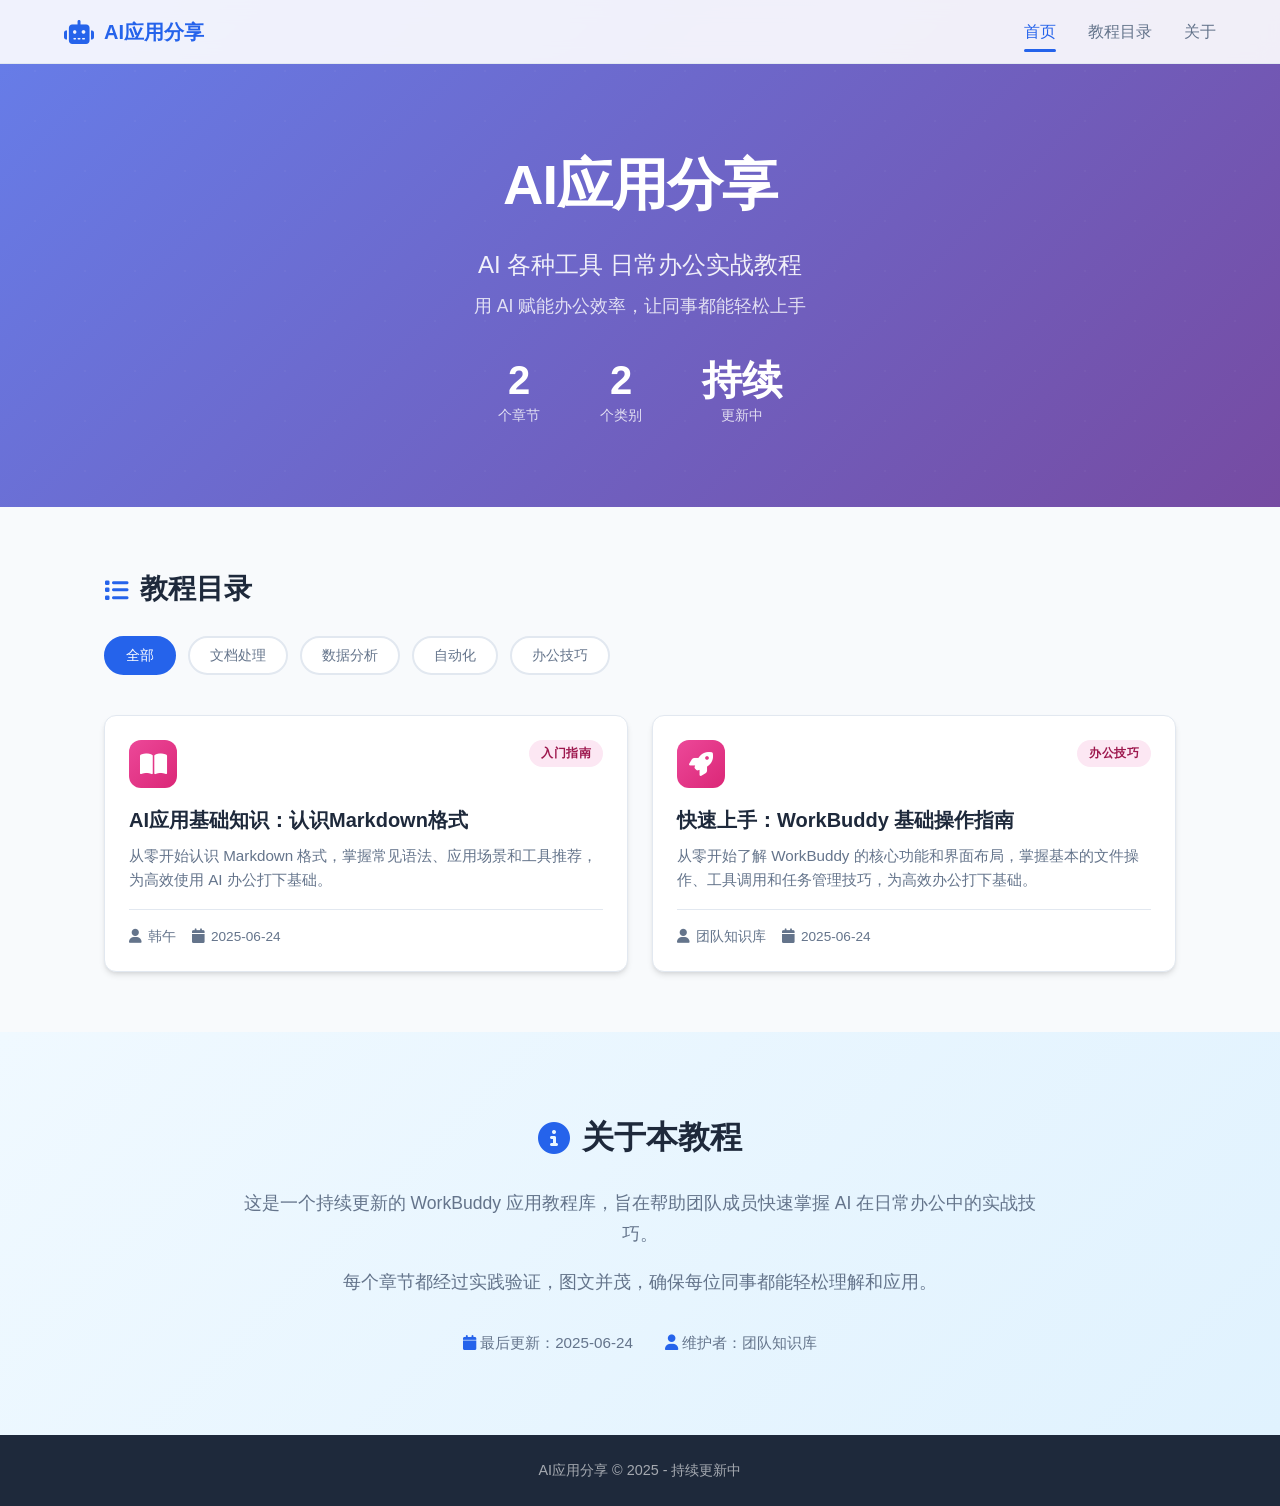
==== index.html @ 19f36f3b "🎉 初始提交：AI应用分享教程站点 - 首页目录（index.html）含章节卡片网格、分类筛选、统计面板 - 4 篇完整教程（HTML + Markdown 草稿双版本） - 响应式布局，自适应桌面" ====
<!DOCTYPE html>
<html lang="zh-CN">
<head>
    <meta charset="UTF-8">
    <meta name="viewport" content="width=device-width, initial-scale=1.0">
    <title>AI应用分享 - AI 各种工具 日常办公实战教程</title>
    <link rel="stylesheet" href="styles/main.css">
    <link rel="stylesheet" href="https://cdnjs.cloudflare.com/ajax/libs/font-awesome/6.4.0/css/all.min.css">
</head>
<body>
    <!-- 顶部导航 -->
    <nav class="navbar">
        <div class="nav-brand">
            <i class="fas fa-robot"></i>
            <span>AI应用分享</span>
        </div>
        <div class="nav-links">
            <a href="index.html" class="active">首页</a>
            <a href="#chapters">教程目录</a>
            <a href="#about">关于</a>
        </div>
    </nav>

    <!-- 英雄区 -->
    <header class="hero">
        <div class="hero-content">
            <h1>AI应用分享</h1>
            <p class="hero-subtitle">AI 各种工具 日常办公实战教程</p>
            <p class="hero-desc">用 AI 赋能办公效率，让同事都能轻松上手</p>
            <div class="hero-stats">
                <div class="stat-item">
                    <span class="stat-number" id="chapter-count">0</span>
                    <span class="stat-label">个章节</span>
                </div>
                <div class="stat-item">
                    <span class="stat-number" id="category-count">0</span>
                    <span class="stat-label">个类别</span>
                </div>
                <div class="stat-item">
                    <span class="stat-number">持续</span>
                    <span class="stat-label">更新中</span>
                </div>
            </div>
        </div>
    </header>

    <!-- 主要内容区 -->
    <main class="container">
        <!-- 筛选栏 -->
        <section class="filter-bar" id="chapters">
            <div class="filter-title">
                <i class="fas fa-list"></i>
                <h2>教程目录</h2>
            </div>
            <div class="filter-options">
                <button class="filter-btn active" data-filter="all">全部</button>
                <button class="filter-btn" data-filter="文档处理">文档处理</button>
                <button class="filter-btn" data-filter="数据分析">数据分析</button>
                <button class="filter-btn" data-filter="自动化">自动化</button>
                <button class="filter-btn" data-filter="办公技巧">办公技巧</button>
            </div>
        </section>

        <!-- 章节卡片网格 -->
        <section class="chapters-grid" id="chapters-grid">
            <!-- 章节卡片将通过 JavaScript 动态生成 -->
        </section>
    </main>

    <!-- 关于区域 -->
    <section class="about-section" id="about">
        <div class="about-content">
            <h2><i class="fas fa-info-circle"></i> 关于本教程</h2>
            <p>这是一个持续更新的 WorkBuddy 应用教程库，旨在帮助团队成员快速掌握 AI 在日常办公中的实战技巧。</p>
            <p>每个章节都经过实践验证，图文并茂，确保每位同事都能轻松理解和应用。</p>
            <div class="about-meta">
                <span><i class="fas fa-calendar"></i> 最后更新：<span id="last-updated">2025-06-24</span></span>
                <span><i class="fas fa-user"></i> 维护者：团队知识库</span>
            </div>
        </div>
    </section>

    <!-- 页脚 -->
    <footer class="footer">
        <p>AI应用分享 © 2025 - 持续更新中</p>
    </footer>

    <script src="scripts/app.js"></script>
</body>
</html>
---- styles/main.css ----
/* ===== 基础变量 ===== */
:root {
    --primary: #2563eb;
    --primary-dark: #1d4ed8;
    --secondary: #7c3aed;
    --accent: #f59e0b;
    --success: #10b981;
    --bg: #f8fafc;
    --bg-card: #ffffff;
    --text: #1e293b;
    --text-muted: #64748b;
    --border: #e2e8f0;
    --shadow: 0 4px 6px -1px rgba(0, 0, 0, 0.1), 0 2px 4px -2px rgba(0, 0, 0, 0.1);
    --shadow-lg: 0 20px 25px -5px rgba(0, 0, 0, 0.1), 0 8px 10px -6px rgba(0, 0, 0, 0.1);
    --radius: 12px;
    --transition: all 0.3s ease;
}

* {
    margin: 0;
    padding: 0;
    box-sizing: border-box;
}

body {
    font-family: 'Segoe UI', 'PingFang SC', 'Microsoft YaHei', sans-serif;
    background: var(--bg);
    color: var(--text);
    line-height: 1.6;
    -webkit-font-smoothing: antialiased;
}

/* ===== 导航栏 ===== */
.navbar {
    position: fixed;
    top: 0;
    left: 0;
    right: 0;
    z-index: 1000;
    display: flex;
    align-items: center;
    justify-content: space-between;
    padding: 0 5%;
    height: 64px;
    background: rgba(255, 255, 255, 0.9);
    backdrop-filter: blur(10px);
    border-bottom: 1px solid var(--border);
}

.nav-brand {
    display: flex;
    align-items: center;
    gap: 10px;
    font-size: 1.25rem;
    font-weight: 700;
    color: var(--primary);
}

.nav-brand i {
    font-size: 1.5rem;
}

.nav-links {
    display: flex;
    gap: 32px;
}

.nav-links a {
    text-decoration: none;
    color: var(--text-muted);
    font-weight: 500;
    transition: var(--transition);
    position: relative;
}

.nav-links a:hover,
.nav-links a.active {
    color: var(--primary);
}

.nav-links a.active::after {
    content: '';
    position: absolute;
    bottom: -8px;
    left: 0;
    right: 0;
    height: 3px;
    background: var(--primary);
    border-radius: 2px;
}

/* ===== 英雄区 ===== */
.hero {
    padding: 140px 5% 80px;
    background: linear-gradient(135deg, #667eea 0%, #764ba2 100%);
    color: white;
    text-align: center;
    position: relative;
    overflow: hidden;
}

.hero::before {
    content: '';
    position: absolute;
    top: -50%;
    left: -50%;
    width: 200%;
    height: 200%;
    background: radial-gradient(circle, rgba(255,255,255,0.1) 1px, transparent 1px);
    background-size: 50px 50px;
    opacity: 0.3;
}

.hero-content {
    position: relative;
    z-index: 1;
    max-width: 800px;
    margin: 0 auto;
}

.hero h1 {
    font-size: 3.5rem;
    font-weight: 800;
    margin-bottom: 16px;
    letter-spacing: -1px;
}

.hero-subtitle {
    font-size: 1.5rem;
    opacity: 0.9;
    margin-bottom: 8px;
}

.hero-desc {
    font-size: 1.1rem;
    opacity: 0.8;
    margin-bottom: 40px;
}

.hero-stats {
    display: flex;
    justify-content: center;
    gap: 60px;
    margin-top: 40px;
}

.stat-item {
    display: flex;
    flex-direction: column;
    align-items: center;
}

.stat-number {
    font-size: 2.5rem;
    font-weight: 800;
    line-height: 1;
}

.stat-label {
    font-size: 0.9rem;
    opacity: 0.8;
    margin-top: 4px;
}

/* ===== 筛选栏 ===== */
.container {
    max-width: 1200px;
    margin: 0 auto;
    padding: 60px 5%;
}

.filter-bar {
    margin-bottom: 40px;
}

.filter-title {
    display: flex;
    align-items: center;
    gap: 12px;
    margin-bottom: 24px;
}

.filter-title h2 {
    font-size: 1.75rem;
    font-weight: 700;
}

.filter-title i {
    color: var(--primary);
    font-size: 1.5rem;
}

.filter-options {
    display: flex;
    flex-wrap: wrap;
    gap: 12px;
}

.filter-btn {
    padding: 8px 20px;
    border: 2px solid var(--border);
    border-radius: 50px;
    background: var(--bg-card);
    color: var(--text-muted);
    font-size: 0.9rem;
    font-weight: 500;
    cursor: pointer;
    transition: var(--transition);
}

.filter-btn:hover {
    border-color: var(--primary);
    color: var(--primary);
}

.filter-btn.active {
    background: var(--primary);
    border-color: var(--primary);
    color: white;
}

/* ===== 章节卡片网格 ===== */
.chapters-grid {
    display: grid;
    grid-template-columns: repeat(auto-fill, minmax(350px, 1fr));
    gap: 24px;
}

.chapter-card {
    background: var(--bg-card);
    border-radius: var(--radius);
    overflow: hidden;
    box-shadow: var(--shadow);
    transition: var(--transition);
    cursor: pointer;
    border: 1px solid var(--border);
}

.chapter-card:hover {
    transform: translateY(-4px);
    box-shadow: var(--shadow-lg);
}

.card-header {
    padding: 24px 24px 0;
    display: flex;
    justify-content: space-between;
    align-items: flex-start;
}

.card-icon {
    width: 48px;
    height: 48px;
    border-radius: 12px;
    display: flex;
    align-items: center;
    justify-content: center;
    font-size: 1.5rem;
    color: white;
}

.card-category {
    padding: 4px 12px;
    border-radius: 50px;
    font-size: 0.75rem;
    font-weight: 600;
    text-transform: uppercase;
    letter-spacing: 0.5px;
}

.card-body {
    padding: 16px 24px 24px;
}

.card-title {
    font-size: 1.25rem;
    font-weight: 700;
    margin-bottom: 8px;
    color: var(--text);
}

.card-desc {
    color: var(--text-muted);
    font-size: 0.95rem;
    line-height: 1.6;
    margin-bottom: 16px;
    display: -webkit-box;
    -webkit-line-clamp: 2;
    -webkit-box-orient: vertical;
    overflow: hidden;
}

.card-meta {
    display: flex;
    align-items: center;
    gap: 16px;
    padding-top: 16px;
    border-top: 1px solid var(--border);
    font-size: 0.85rem;
    color: var(--text-muted);
}

.card-meta span {
    display: flex;
    align-items: center;
    gap: 6px;
}

.card-meta i {
    font-size: 0.9rem;
}

/* 类别颜色 */
.category-docs { background: #dbeafe; color: #1e40af; }
.category-data { background: #dcfce7; color: #166534; }
.category-auto { background: #fef3c7; color: #92400e; }
.category-tips { background: #fce7f3; color: #9d174d; }

/* 图标颜色 */
.icon-docs { background: linear-gradient(135deg, #3b82f6, #2563eb); }
.icon-data { background: linear-gradient(135deg, #10b981, #059669); }
.icon-auto { background: linear-gradient(135deg, #f59e0b, #d97706); }
.icon-tips { background: linear-gradient(135deg, #ec4899, #db2777); }

/* ===== 关于区域 ===== */
.about-section {
    background: linear-gradient(135deg, #f0f9ff 0%, #e0f2fe 100%);
    padding: 80px 5%;
}

.about-content {
    max-width: 800px;
    margin: 0 auto;
    text-align: center;
}

.about-content h2 {
    font-size: 2rem;
    margin-bottom: 24px;
    display: flex;
    align-items: center;
    justify-content: center;
    gap: 12px;
}

.about-content h2 i {
    color: var(--primary);
}

.about-content p {
    color: var(--text-muted);
    font-size: 1.1rem;
    margin-bottom: 16px;
    line-height: 1.8;
}

.about-meta {
    margin-top: 32px;
    display: flex;
    justify-content: center;
    gap: 32px;
    flex-wrap: wrap;
    font-size: 0.95rem;
    color: var(--text-muted);
}

.about-meta i {
    color: var(--primary);
}

/* ===== 页脚 ===== */
.footer {
    background: var(--text);
    color: rgba(255, 255, 255, 0.6);
    text-align: center;
    padding: 24px;
    font-size: 0.9rem;
}

/* ===== 章节详情页样式 ===== */
.chapter-detail {
    padding-top: 80px;
    min-height: 100vh;
}

.detail-header {
    background: linear-gradient(135deg, #667eea 0%, #764ba2 100%);
    color: white;
    padding: 60px 5%;
    position: relative;
    overflow: hidden;
}

.detail-header::before {
    content: '';
    position: absolute;
    top: -50%;
    left: -50%;
    width: 200%;
    height: 200%;
    background: radial-gradient(circle, rgba(255,255,255,0.1) 1px, transparent 1px);
    background-size: 50px 50px;
    opacity: 0.3;
}

.detail-header-content {
    position: relative;
    z-index: 1;
    width: 100%;
    max-width: none;
    margin: 0 auto;
    padding: 0 5%;
}

.back-link {
    display: inline-flex;
    align-items: center;
    gap: 8px;
    color: rgba(255, 255, 255, 0.8);
    text-decoration: none;
    margin-bottom: 24px;
    transition: var(--transition);
}

.back-link:hover {
    color: white;
}

.detail-title {
    font-size: 2.5rem;
    font-weight: 800;
    margin-bottom: 16px;
}

.detail-meta {
    display: flex;
    flex-wrap: wrap;
    gap: 20px;
    font-size: 0.95rem;
    opacity: 0.9;
}

.detail-meta span {
    display: flex;
    align-items: center;
    gap: 6px;
}

.detail-body {
    width: 100%;
    max-width: none;
    margin: 0 auto;
    padding: 48px 2%;
    display: grid;
    grid-template-columns: 260px 1fr;
    gap: 32px;
    align-items: start;
}

/* 左侧导航目录 */
.toc-sidebar {
    width: 260px;
    flex-shrink: 0;
    position: sticky;
    top: 80px;
    max-height: calc(100vh - 120px);
    overflow-y: auto;
    background: var(--bg-card);
    border-radius: var(--radius);
    padding: 24px;
    box-shadow: var(--shadow);
    border: 1px solid var(--border);
}

.toc-sidebar h3 {
    font-size: 1.1rem;
    font-weight: 600;
    margin: 0 0 16px;
    padding-bottom: 12px;
    border-bottom: 2px solid var(--primary);
    color: var(--text);
}

.toc-sidebar ul {
    list-style: none;
    padding: 0;
    margin: 0;
}

.toc-sidebar li {
    margin: 2px 0;
}

.toc-sidebar a {
    display: block;
    padding: 6px 12px;
    color: var(--text-muted);
    text-decoration: none;
    border-radius: 6px;
    font-size: 0.9rem;
    transition: var(--transition);
    border-left: 3px solid transparent;
}

.toc-sidebar a:hover {
    background: var(--bg);
    color: var(--primary);
    border-left-color: var(--primary);
}

.toc-sidebar .toc-level-1 {
    font-weight: 600;
    font-size: 0.95rem;
    margin-top: 8px;
    color: var(--text);
}

.toc-sidebar .toc-level-2 {
    padding-left: 20px;
    font-size: 0.85rem;
}

/* Demo row: code + preview side by side */
.demo-row {
    display: flex;
    gap: 24px;
    margin: 16px 0;
    align-items: flex-start;
}

.demo-col {
    flex: 1;
    min-width: 0;
}

.demo-code-col pre {
    margin: 0;
    height: 100%;
}

.demo-preview-col p {
    margin: 0 0 8px;
    font-weight: 600;
    color: var(--text-muted);
}

.demo-preview-col > div {
    margin: 0 !important;
}

@media (max-width: 768px) {
    .demo-row {
        flex-direction: column;
    }
}

.detail-content {
    background: var(--bg-card);
    border-radius: var(--radius);
    padding: 48px;
    box-shadow: var(--shadow);
    line-height: 1.8;
    font-size: 1.05rem;
    max-width: 100%;
    flex: 1;
    min-width: 0;
}

@media (max-width: 1024px) {
    .detail-body {
        flex-direction: column;
    }
    .toc-sidebar {
        width: 100%;
        position: relative;
        top: 0;
    }
}

.detail-content h2 {
    font-size: 1.75rem;
    margin: 32px 0 16px;
    padding-bottom: 8px;
    border-bottom: 2px solid var(--border);
}

.detail-content h3 {
    font-size: 1.35rem;
    margin: 24px 0 12px;
    color: var(--primary-dark);
}

.detail-content p {
    margin-bottom: 16px;
    color: var(--text);
}

.detail-content ul,
.detail-content ol {
    margin: 16px 0;
    padding-left: 24px;
}

.detail-content li {
    margin-bottom: 8px;
}

.detail-content code {
    background: #f1f5f9;
    padding: 2px 8px;
    border-radius: 4px;
    font-family: 'Courier New', monospace;
    font-size: 0.9em;
}

.detail-content pre {
    background: #f8fafc;
    color: #1e293b;
    padding: 20px;
    border-radius: 8px;
    overflow-x: auto;
    margin: 20px 0;
    border: 1px solid #e2e8f0;
}\n
.detail-content pre code {
    background: none;
    padding: 0;
    color: inherit;
}

.detail-content img {
    max-width: 100%;
    border-radius: 8px;
    margin: 20px 0;
}

.detail-content blockquote {
    border-left: 4px solid var(--primary);
    padding-left: 20px;
    margin: 20px 0;
    color: var(--text-muted);
    font-style: italic;
}

/* 可折叠代码块 */
.code-collapsible {
    max-height: 24em;
    overflow-y: hidden;
    overflow-x: auto;
    transition: max-height 0.3s ease;
    position: relative;
}

.code-collapsible.expanded {
    max-height: none;
    overflow-y: visible;
}

.expand-btn {
    display: block;
    width: 100%;
    padding: 8px 12px;
    background: #f1f5f9;
    border: 1px solid #e2e8f0;
    border-top: none;
    border-radius: 0 0 8px 8px;
    cursor: pointer;
    color: #2563eb;
    font-size: 0.9rem;
    text-align: center;
    transition: background 0.2s;
}

.expand-btn:hover {
    background: #e2e8f0;
}

/* ===== 响应式 ===== */
@media (max-width: 768px) {
    .hero h1 {
        font-size: 2.5rem;
    }

    .hero-stats {
        gap: 30px;
    }

    .chapters-grid {
        grid-template-columns: 1fr;
    }

    .nav-links {
        display: none;
    }

    .detail-title {
        font-size: 1.75rem;
    }

    .detail-content {
        padding: 24px;
    }
}
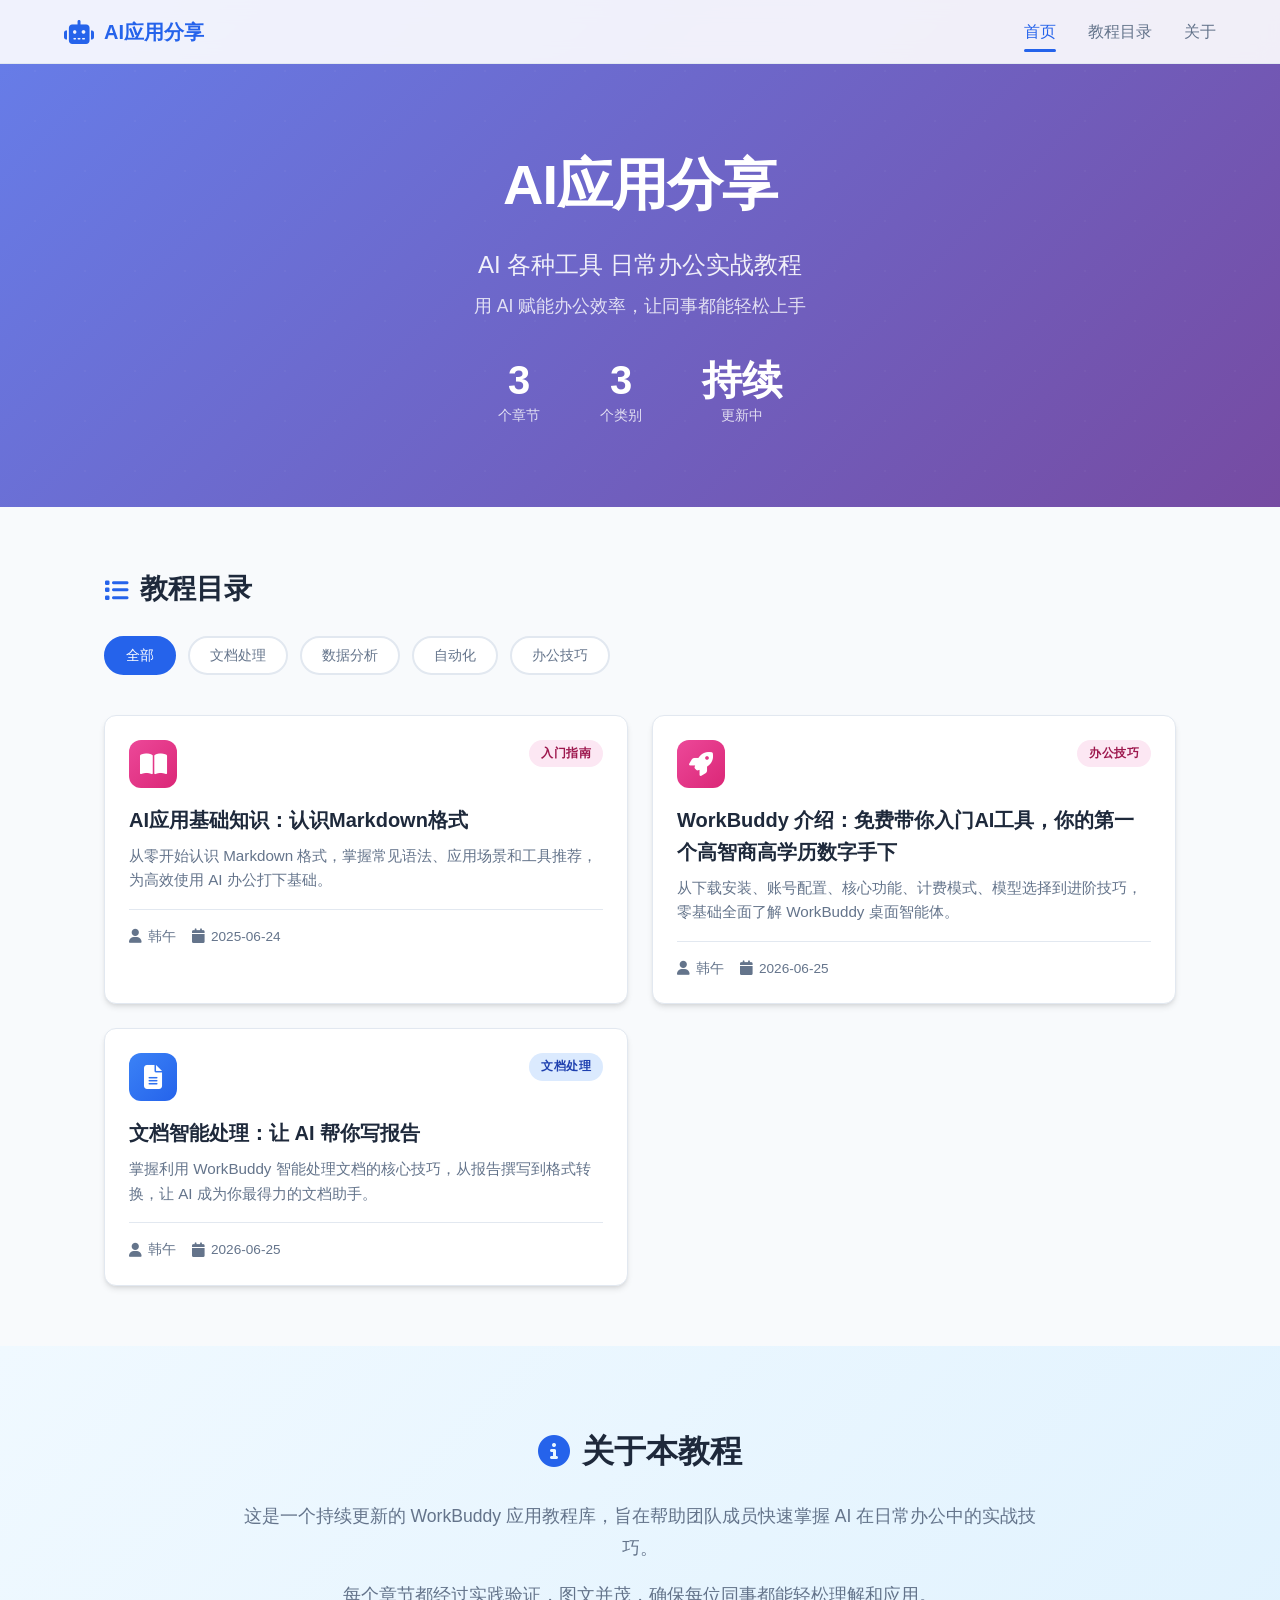
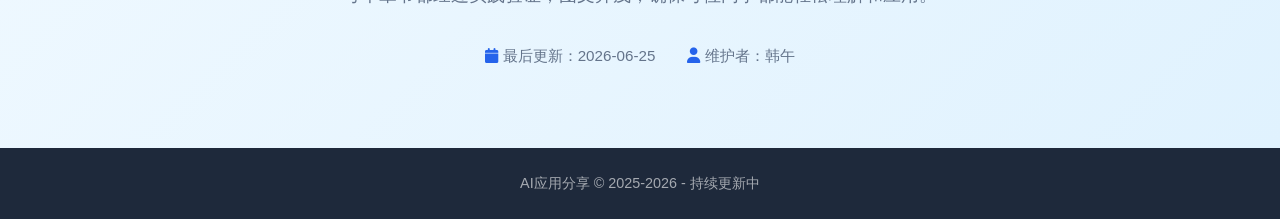
==== commit 6ef82357: "维护者改为韩午，更新最后更新日期" ====
--- a/index.html
+++ b/index.html
@@ -74,15 +74,15 @@
             <p>这是一个持续更新的 WorkBuddy 应用教程库，旨在帮助团队成员快速掌握 AI 在日常办公中的实战技巧。</p>
             <p>每个章节都经过实践验证，图文并茂，确保每位同事都能轻松理解和应用。</p>
             <div class="about-meta">
-                <span><i class="fas fa-calendar"></i> 最后更新：<span id="last-updated">2025-06-24</span></span>
-                <span><i class="fas fa-user"></i> 维护者：团队知识库</span>
+                <span><i class="fas fa-calendar"></i> 最后更新：<span id="last-updated">2026-06-25</span></span>
+                <span><i class="fas fa-user"></i> 维护者：韩午</span>
             </div>
         </div>
     </section>
 
     <!-- 页脚 -->
     <footer class="footer">
-        <p>AI应用分享 © 2025 - 持续更新中</p>
+        <p>AI应用分享 © 2025-2026 - 持续更新中</p>
     </footer>
 
     <script src="scripts/app.js"></script>
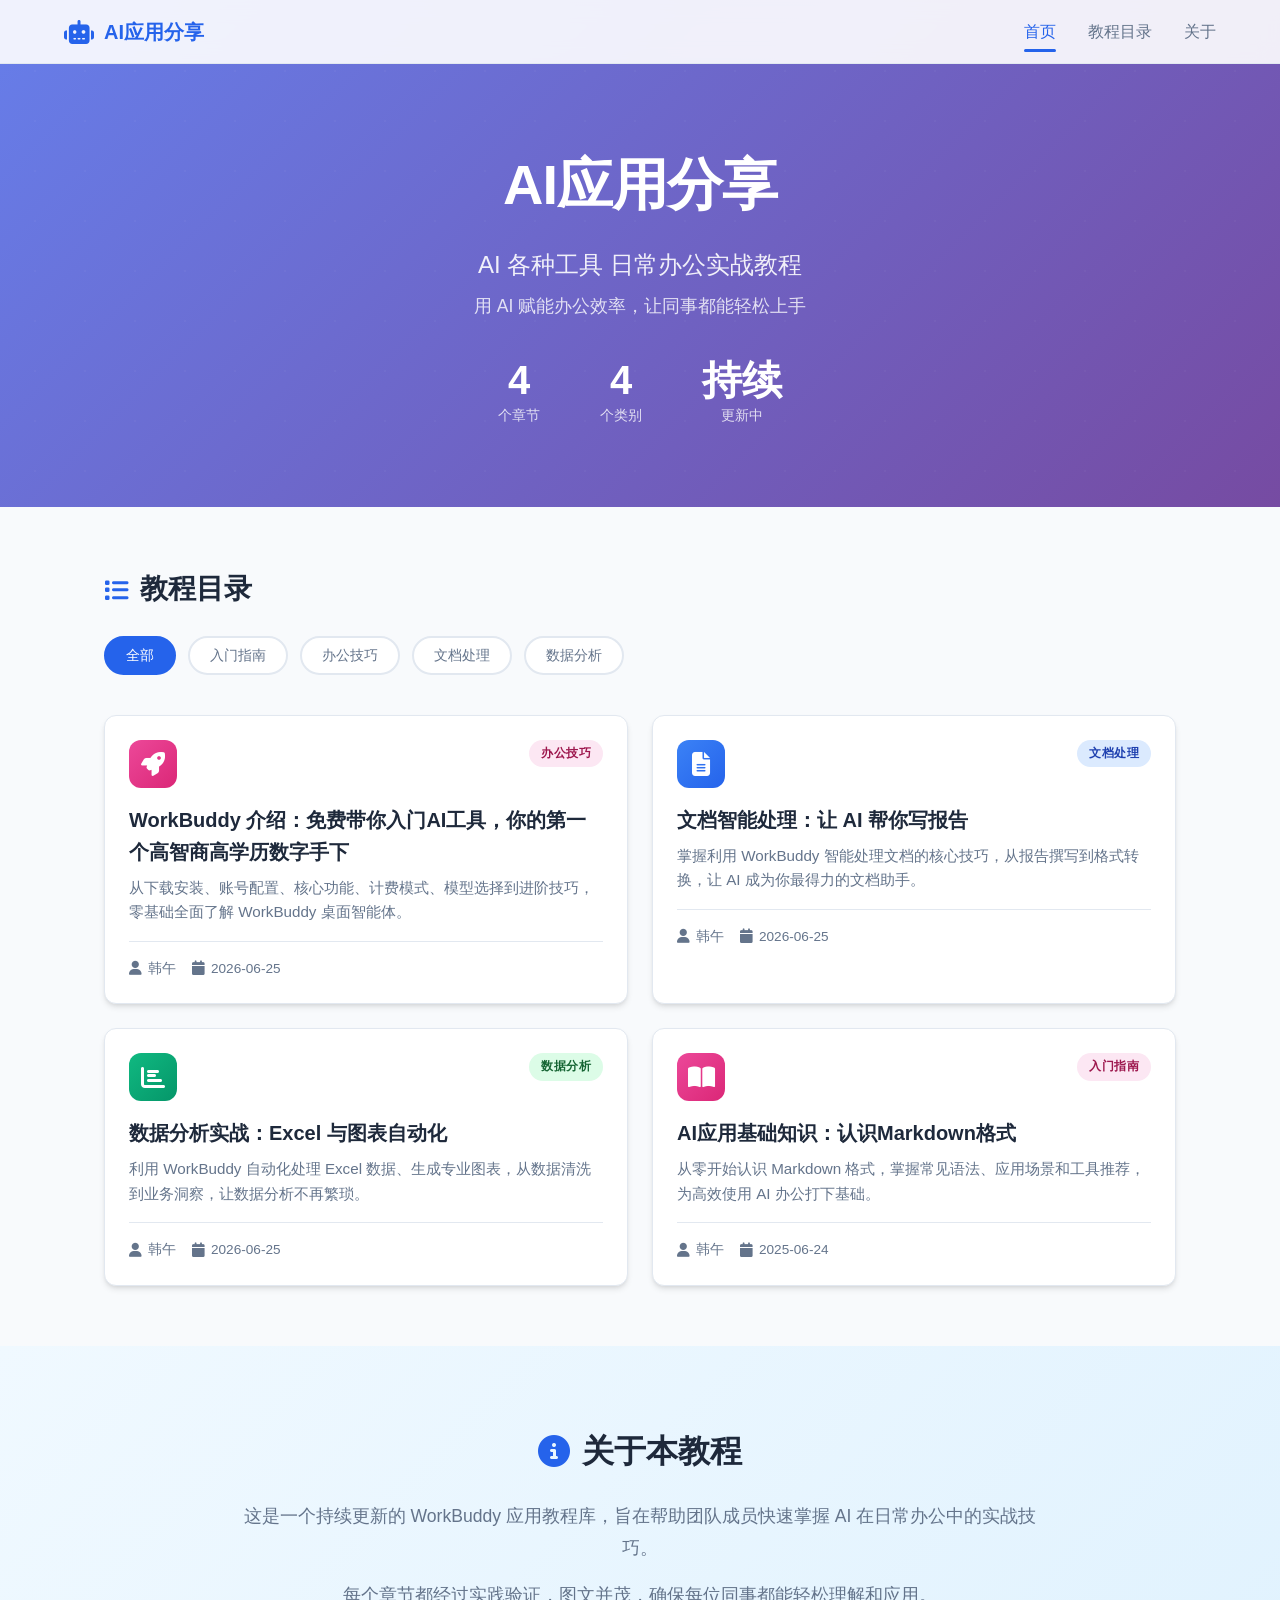
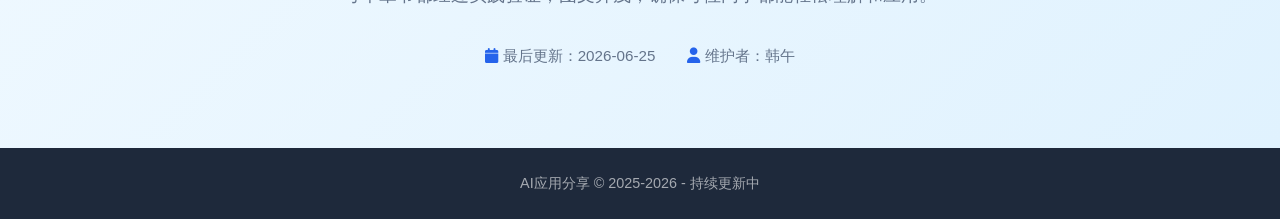
==== commit 0d30486d: "首页倒序排列 + 筛选按钮自动生成 + 补全 chapter_03 - 章节卡片按日期倒序排列（最新在前） - 筛选按钮自动从 chapters 数据提取分类生成 - 补全 chapter_03（数据" ====
--- a/index.html
+++ b/index.html
@@ -53,11 +53,7 @@
                 <h2>教程目录</h2>
             </div>
             <div class="filter-options">
-                <button class="filter-btn active" data-filter="all">全部</button>
-                <button class="filter-btn" data-filter="文档处理">文档处理</button>
-                <button class="filter-btn" data-filter="数据分析">数据分析</button>
-                <button class="filter-btn" data-filter="自动化">自动化</button>
-                <button class="filter-btn" data-filter="办公技巧">办公技巧</button>
+                <!-- 筛选按钮由 app.js 自动生成 -->
             </div>
         </section>
 
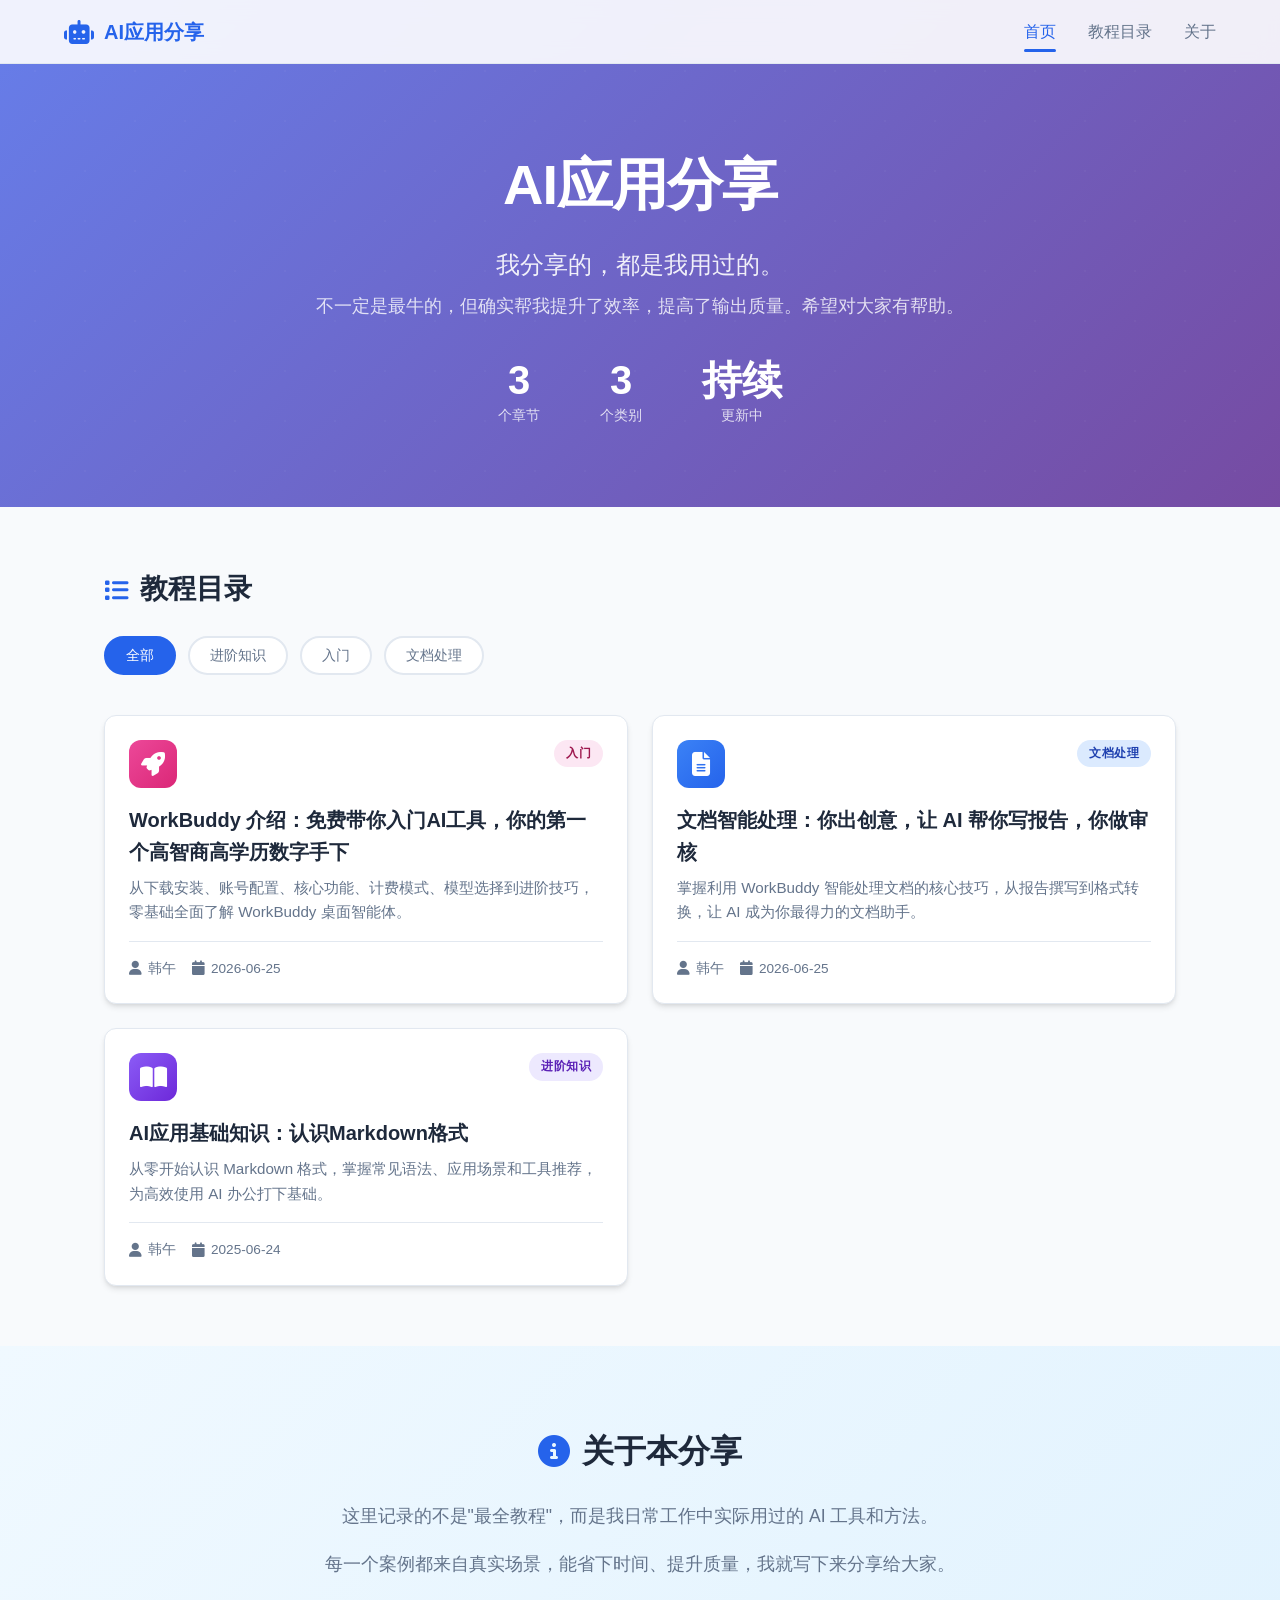
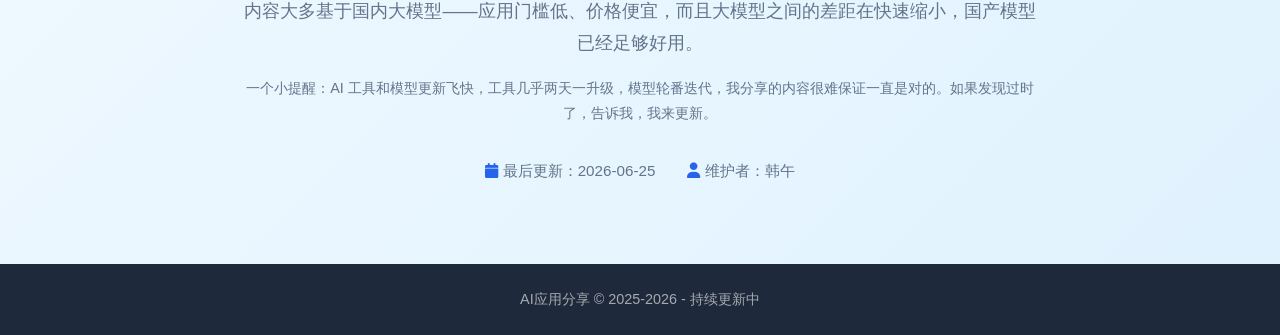
==== commit 32dbee1d: "文档处理章节重写 + 首页语调调整 + 移除数据分析 - chapter_02 重写：会议全流程管理（MD交互→HTML可视化→腾会连接器→纪要Skill→Word分发）、合同协议Plan模式、投标书" ====
--- a/index.html
+++ b/index.html
@@ -3,7 +3,7 @@
 <head>
     <meta charset="UTF-8">
     <meta name="viewport" content="width=device-width, initial-scale=1.0">
-    <title>AI应用分享 - AI 各种工具 日常办公实战教程</title>
+    <title>AI应用分享 - 我用过的 AI 工具实战经验</title>
     <link rel="stylesheet" href="styles/main.css">
     <link rel="stylesheet" href="https://cdnjs.cloudflare.com/ajax/libs/font-awesome/6.4.0/css/all.min.css">
 </head>
@@ -25,8 +25,8 @@
     <header class="hero">
         <div class="hero-content">
             <h1>AI应用分享</h1>
-            <p class="hero-subtitle">AI 各种工具 日常办公实战教程</p>
-            <p class="hero-desc">用 AI 赋能办公效率，让同事都能轻松上手</p>
+            <p class="hero-subtitle">我分享的，都是我用过的。</p>
+            <p class="hero-desc">不一定是最牛的，但确实帮我提升了效率，提高了输出质量。希望对大家有帮助。</p>
             <div class="hero-stats">
                 <div class="stat-item">
                     <span class="stat-number" id="chapter-count">0</span>
@@ -66,9 +66,11 @@
     <!-- 关于区域 -->
     <section class="about-section" id="about">
         <div class="about-content">
-            <h2><i class="fas fa-info-circle"></i> 关于本教程</h2>
-            <p>这是一个持续更新的 WorkBuddy 应用教程库，旨在帮助团队成员快速掌握 AI 在日常办公中的实战技巧。</p>
-            <p>每个章节都经过实践验证，图文并茂，确保每位同事都能轻松理解和应用。</p>
+            <h2><i class="fas fa-info-circle"></i> 关于本分享</h2>
+            <p>这里记录的不是"最全教程"，而是我日常工作中实际用过的 AI 工具和方法。</p>
+            <p>每一个案例都来自真实场景，能省下时间、提升质量，我就写下来分享给大家。</p>
+            <p>内容大多基于国内大模型——应用门槛低、价格便宜，而且大模型之间的差距在快速缩小，国产模型已经足够好用。</p>
+            <p style="color: var(--text-muted); font-size: 0.9rem;">一个小提醒：AI 工具和模型更新飞快，工具几乎两天一升级，模型轮番迭代，我分享的内容很难保证一直是对的。如果发现过时了，告诉我，我来更新。</p>
             <div class="about-meta">
                 <span><i class="fas fa-calendar"></i> 最后更新：<span id="last-updated">2026-06-25</span></span>
                 <span><i class="fas fa-user"></i> 维护者：韩午</span>
--- a/styles/main.css
+++ b/styles/main.css
@@ -315,12 +315,14 @@
 .category-data { background: #dcfce7; color: #166534; }
 .category-auto { background: #fef3c7; color: #92400e; }
 .category-tips { background: #fce7f3; color: #9d174d; }
+.category-advanced { background: #ede9fe; color: #5b21b6; }
 
 /* 图标颜色 */
 .icon-docs { background: linear-gradient(135deg, #3b82f6, #2563eb); }
 .icon-data { background: linear-gradient(135deg, #10b981, #059669); }
 .icon-auto { background: linear-gradient(135deg, #f59e0b, #d97706); }
 .icon-tips { background: linear-gradient(135deg, #ec4899, #db2777); }
+.icon-advanced { background: linear-gradient(135deg, #8b5cf6, #6d28d9); }
 
 /* ===== 关于区域 ===== */
 .about-section {
